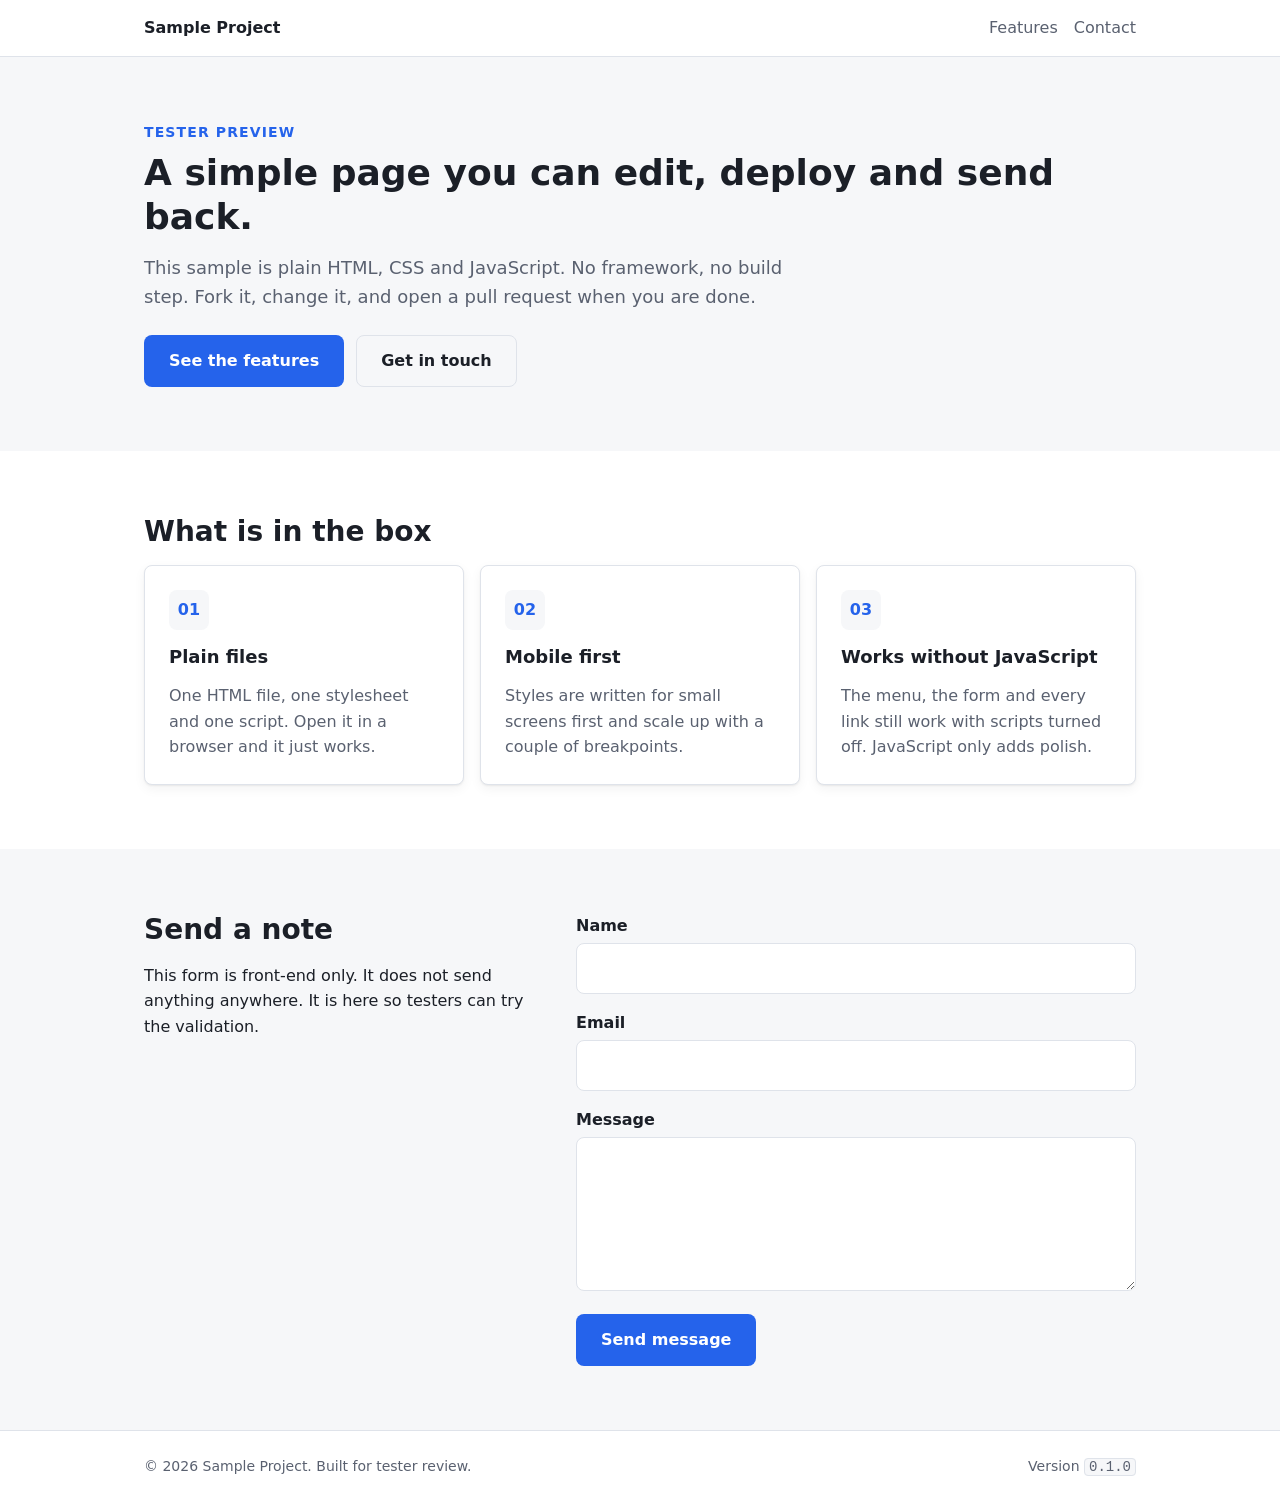
==== index.html @ b0419f9d "chore: initial sample project v0.1.0 Co-Authored-By: Claude Fable 5.1 <noreply@anthropic.com>" ====
<!DOCTYPE html>
<html lang="en" data-version="0.1.0">
<head>
  <meta charset="UTF-8">
  <meta name="viewport" content="width=device-width, initial-scale=1">
  <title>Sample Project</title>
  <meta name="description" content="A plain HTML, CSS and JavaScript sample page for tester review.">
  <link rel="icon" href="data:image/svg+xml,%3Csvg xmlns='http://www.w3.org/2000/svg' viewBox='0 0 32 32'%3E%3Crect width='32' height='32' rx='6' fill='%232563eb'/%3E%3Ctext x='16' y='22' font-family='sans-serif' font-size='18' font-weight='700' text-anchor='middle' fill='white'%3ES%3C/text%3E%3C/svg%3E">
  <link rel="stylesheet" href="assets/css/styles.css">
</head>
<body>
  <a class="skip-link" href="#main">Skip to main content</a>

  <header class="site-header">
    <div class="container site-header__inner">
      <a class="brand" href="#top" aria-label="Sample Project home">Sample Project</a>
      <button class="nav-toggle" type="button" aria-expanded="false" aria-controls="site-nav" hidden>
        <span class="nav-toggle__bar" aria-hidden="true"></span>
        <span class="visually-hidden">Menu</span>
      </button>
      <nav id="site-nav" class="site-nav" aria-label="Primary">
        <ul>
          <li><a href="#features">Features</a></li>
          <li><a href="#contact">Contact</a></li>
        </ul>
      </nav>
    </div>
  </header>

  <main id="main">
    <section class="hero" id="top">
      <div class="container">
        <p class="eyebrow">Tester preview</p>
        <h1>A simple page you can edit, deploy and send back.</h1>
        <p class="lead">This sample is plain HTML, CSS and JavaScript. No framework, no build step. Fork it, change it, and open a pull request when you are done.</p>
        <div class="hero__actions">
          <a class="button button--primary" href="#features">See the features</a>
          <a class="button button--ghost" href="#contact">Get in touch</a>
        </div>
      </div>
    </section>

    <section class="features" id="features" aria-labelledby="features-heading">
      <div class="container">
        <h2 id="features-heading">What is in the box</h2>
        <div class="card-grid">
          <article class="card">
            <div class="card__icon" aria-hidden="true">01</div>
            <h3>Plain files</h3>
            <p>One HTML file, one stylesheet and one script. Open it in a browser and it just works.</p>
          </article>
          <article class="card">
            <div class="card__icon" aria-hidden="true">02</div>
            <h3>Mobile first</h3>
            <p>Styles are written for small screens first and scale up with a couple of breakpoints.</p>
          </article>
          <article class="card">
            <div class="card__icon" aria-hidden="true">03</div>
            <h3>Works without JavaScript</h3>
            <p>The menu, the form and every link still work with scripts turned off. JavaScript only adds polish.</p>
          </article>
        </div>
      </div>
    </section>

    <section class="contact" id="contact" aria-labelledby="contact-heading">
      <div class="container contact__inner">
        <div class="contact__intro">
          <h2 id="contact-heading">Send a note</h2>
          <p>This form is front-end only. It does not send anything anywhere. It is here so testers can try the validation.</p>
        </div>
        <form class="form" action="#contact" method="get" novalidate>
          <div class="form__field">
            <label for="name">Name</label>
            <input id="name" name="name" type="text" autocomplete="name" required>
            <p class="form__error" id="name-error" aria-live="polite"></p>
          </div>
          <div class="form__field">
            <label for="email">Email</label>
            <input id="email" name="email" type="email" autocomplete="email" required>
            <p class="form__error" id="email-error" aria-live="polite"></p>
          </div>
          <div class="form__field">
            <label for="message">Message</label>
            <textarea id="message" name="message" rows="5" required></textarea>
            <p class="form__error" id="message-error" aria-live="polite"></p>
          </div>
          <button class="button button--primary" type="submit">Send message</button>
          <p class="form__status" role="status" aria-live="polite"></p>
        </form>
      </div>
    </section>
  </main>

  <footer class="site-footer">
    <div class="container site-footer__inner">
      <p>&copy; 2026 Sample Project. Built for tester review.</p>
      <p class="version">Version <span class="version__number">0.1.0</span></p>
    </div>
  </footer>

  <script src="assets/js/main.js" defer></script>
</body>
</html>
---- assets/css/styles.css ----
/* ==========================================================================
   Sample Project styles
   Mobile-first. No external frameworks.
   ========================================================================== */

:root {
  /* Colors */
  --color-bg: #ffffff;
  --color-surface: #f6f7f9;
  --color-text: #1b1f27;
  --color-muted: #5a6170;
  --color-border: #dfe3ea;
  --color-primary: #2563eb;
  --color-primary-hover: #1d4ed8;
  --color-on-primary: #ffffff;
  --color-error: #c2410c;
  --color-success: #15803d;

  /* Spacing */
  --space-1: 0.25rem;
  --space-2: 0.5rem;
  --space-3: 0.75rem;
  --space-4: 1rem;
  --space-6: 1.5rem;
  --space-8: 2rem;
  --space-12: 3rem;
  --space-16: 4rem;

  /* Type */
  --font-sans: system-ui, -apple-system, "Segoe UI", Roboto, "Helvetica Neue", Arial, sans-serif;
  --text-sm: 0.875rem;
  --text-base: 1rem;
  --text-lg: 1.125rem;
  --text-xl: 1.375rem;
  --text-2xl: 1.75rem;
  --text-3xl: 2.25rem;
  --leading: 1.6;

  /* Misc */
  --radius: 0.5rem;
  --container: 64rem;
  --shadow: 0 1px 2px rgba(0, 0, 0, 0.06), 0 4px 12px rgba(0, 0, 0, 0.05);
}

/* Base ------------------------------------------------------------------- */

*,
*::before,
*::after {
  box-sizing: border-box;
}

html {
  scroll-behavior: smooth;
}

body {
  margin: 0;
  font-family: var(--font-sans);
  font-size: var(--text-base);
  line-height: var(--leading);
  color: var(--color-text);
  background: var(--color-bg);
}

h1,
h2,
h3 {
  line-height: 1.2;
  margin: 0 0 var(--space-4);
}

h1 { font-size: var(--text-2xl); }
h2 { font-size: var(--text-xl); }
h3 { font-size: var(--text-lg); }

p {
  margin: 0 0 var(--space-4);
}

a {
  color: var(--color-primary);
}

a:focus-visible,
button:focus-visible,
input:focus-visible,
textarea:focus-visible {
  outline: 3px solid var(--color-primary);
  outline-offset: 2px;
}

.container {
  width: 100%;
  max-width: var(--container);
  margin-inline: auto;
  padding-inline: var(--space-4);
}

.visually-hidden {
  position: absolute;
  width: 1px;
  height: 1px;
  padding: 0;
  margin: -1px;
  overflow: hidden;
  clip: rect(0 0 0 0);
  white-space: nowrap;
  border: 0;
}

.skip-link {
  position: absolute;
  top: -100%;
  left: var(--space-4);
  padding: var(--space-2) var(--space-4);
  background: var(--color-primary);
  color: var(--color-on-primary);
  border-radius: 0 0 var(--radius) var(--radius);
  z-index: 100;
}

.skip-link:focus {
  top: 0;
}

/* Header ----------------------------------------------------------------- */

.site-header {
  position: sticky;
  top: 0;
  background: var(--color-bg);
  border-bottom: 1px solid var(--color-border);
  z-index: 10;
}

.site-header__inner {
  display: flex;
  flex-wrap: wrap;
  align-items: center;
  justify-content: space-between;
  gap: var(--space-4);
  min-height: 3.5rem;
}

.brand {
  font-weight: 700;
  text-decoration: none;
  color: var(--color-text);
}

.site-nav ul {
  display: flex;
  gap: var(--space-4);
  list-style: none;
  margin: 0;
  padding: 0;
}

.site-nav a {
  text-decoration: none;
  color: var(--color-muted);
  padding: var(--space-2) 0;
  display: inline-block;
}

.site-nav a:hover {
  color: var(--color-text);
}

/* Nav toggle: hidden by default, JS removes the hidden attribute on small screens */
.nav-toggle {
  display: inline-flex;
  align-items: center;
  justify-content: center;
  width: 2.75rem;
  height: 2.75rem;
  padding: 0;
  background: transparent;
  border: 1px solid var(--color-border);
  border-radius: var(--radius);
  cursor: pointer;
}

.nav-toggle[hidden] {
  display: none;
}

.nav-toggle__bar,
.nav-toggle__bar::before,
.nav-toggle__bar::after {
  display: block;
  width: 1.25rem;
  height: 2px;
  background: var(--color-text);
  position: relative;
}

.nav-toggle__bar::before,
.nav-toggle__bar::after {
  content: "";
  position: absolute;
  left: 0;
}

.nav-toggle__bar::before { top: -6px; }
.nav-toggle__bar::after { top: 6px; }

/* When JS has enhanced the nav on a small screen, collapse it until opened */
.js-nav-enhanced .site-nav {
  flex-basis: 100%;
}

.js-nav-enhanced .site-nav:not(.is-open) {
  display: none;
}

.js-nav-enhanced .site-nav ul {
  flex-direction: column;
  gap: 0;
  padding-bottom: var(--space-4);
}

/* Hero ------------------------------------------------------------------- */

.hero {
  padding-block: var(--space-12);
  background: var(--color-surface);
}

.eyebrow {
  text-transform: uppercase;
  letter-spacing: 0.08em;
  font-size: var(--text-sm);
  font-weight: 600;
  color: var(--color-primary);
  margin-bottom: var(--space-2);
}

.lead {
  font-size: var(--text-lg);
  color: var(--color-muted);
  max-width: 40rem;
}

.hero__actions {
  display: flex;
  flex-wrap: wrap;
  gap: var(--space-3);
  margin-top: var(--space-6);
}

/* Buttons ---------------------------------------------------------------- */

.button {
  display: inline-block;
  padding: var(--space-3) var(--space-6);
  border-radius: var(--radius);
  font: inherit;
  font-weight: 600;
  text-decoration: none;
  cursor: pointer;
  border: 1px solid transparent;
  transition: background-color 150ms ease, color 150ms ease;
}

.button--primary {
  background: var(--color-primary);
  color: var(--color-on-primary);
}

.button--primary:hover {
  background: var(--color-primary-hover);
}

.button--ghost {
  background: transparent;
  color: var(--color-text);
  border-color: var(--color-border);
}

.button--ghost:hover {
  background: var(--color-bg);
}

/* Features --------------------------------------------------------------- */

.features {
  padding-block: var(--space-12);
}

.card-grid {
  display: grid;
  gap: var(--space-4);
}

.card {
  padding: var(--space-6);
  border: 1px solid var(--color-border);
  border-radius: var(--radius);
  background: var(--color-bg);
  box-shadow: var(--shadow);
}

.card__icon {
  display: inline-flex;
  align-items: center;
  justify-content: center;
  width: 2.5rem;
  height: 2.5rem;
  border-radius: var(--radius);
  background: var(--color-surface);
  color: var(--color-primary);
  font-weight: 700;
  margin-bottom: var(--space-4);
}

.card p:last-child {
  margin-bottom: 0;
  color: var(--color-muted);
}

/* Contact ---------------------------------------------------------------- */

.contact {
  padding-block: var(--space-12);
  background: var(--color-surface);
}

.contact__inner {
  display: grid;
  gap: var(--space-8);
}

.form__field {
  margin-bottom: var(--space-4);
}

.form label {
  display: block;
  font-weight: 600;
  margin-bottom: var(--space-1);
}

.form input,
.form textarea {
  width: 100%;
  padding: var(--space-3);
  font: inherit;
  color: var(--color-text);
  background: var(--color-bg);
  border: 1px solid var(--color-border);
  border-radius: var(--radius);
}

.form input[aria-invalid="true"],
.form textarea[aria-invalid="true"] {
  border-color: var(--color-error);
}

.form__error {
  min-height: 1.4em;
  margin: var(--space-1) 0 0;
  font-size: var(--text-sm);
  color: var(--color-error);
}

.form__error:empty {
  display: none;
}

.form__status {
  margin: var(--space-4) 0 0;
  color: var(--color-success);
  font-weight: 600;
}

.form__status:empty {
  display: none;
}

/* Footer ----------------------------------------------------------------- */

.site-footer {
  border-top: 1px solid var(--color-border);
  padding-block: var(--space-6);
  font-size: var(--text-sm);
  color: var(--color-muted);
}

.site-footer__inner {
  display: flex;
  flex-wrap: wrap;
  justify-content: space-between;
  gap: var(--space-2);
}

.site-footer p {
  margin: 0;
}

.version__number {
  font-family: ui-monospace, SFMono-Regular, Menlo, monospace;
  padding: 0 var(--space-1);
  background: var(--color-surface);
  border: 1px solid var(--color-border);
  border-radius: 0.25rem;
}

/* Breakpoints ------------------------------------------------------------ */

@media (min-width: 40em) {
  h1 { font-size: var(--text-3xl); }
  h2 { font-size: var(--text-2xl); }

  .card-grid {
    grid-template-columns: repeat(3, 1fr);
  }

  .contact__inner {
    grid-template-columns: 1fr 1.4fr;
    align-items: start;
  }
}

@media (min-width: 64em) {
  .hero,
  .features,
  .contact {
    padding-block: var(--space-16);
  }
}

@media (prefers-reduced-motion: reduce) {
  html {
    scroll-behavior: auto;
  }

  .button {
    transition: none;
  }
}
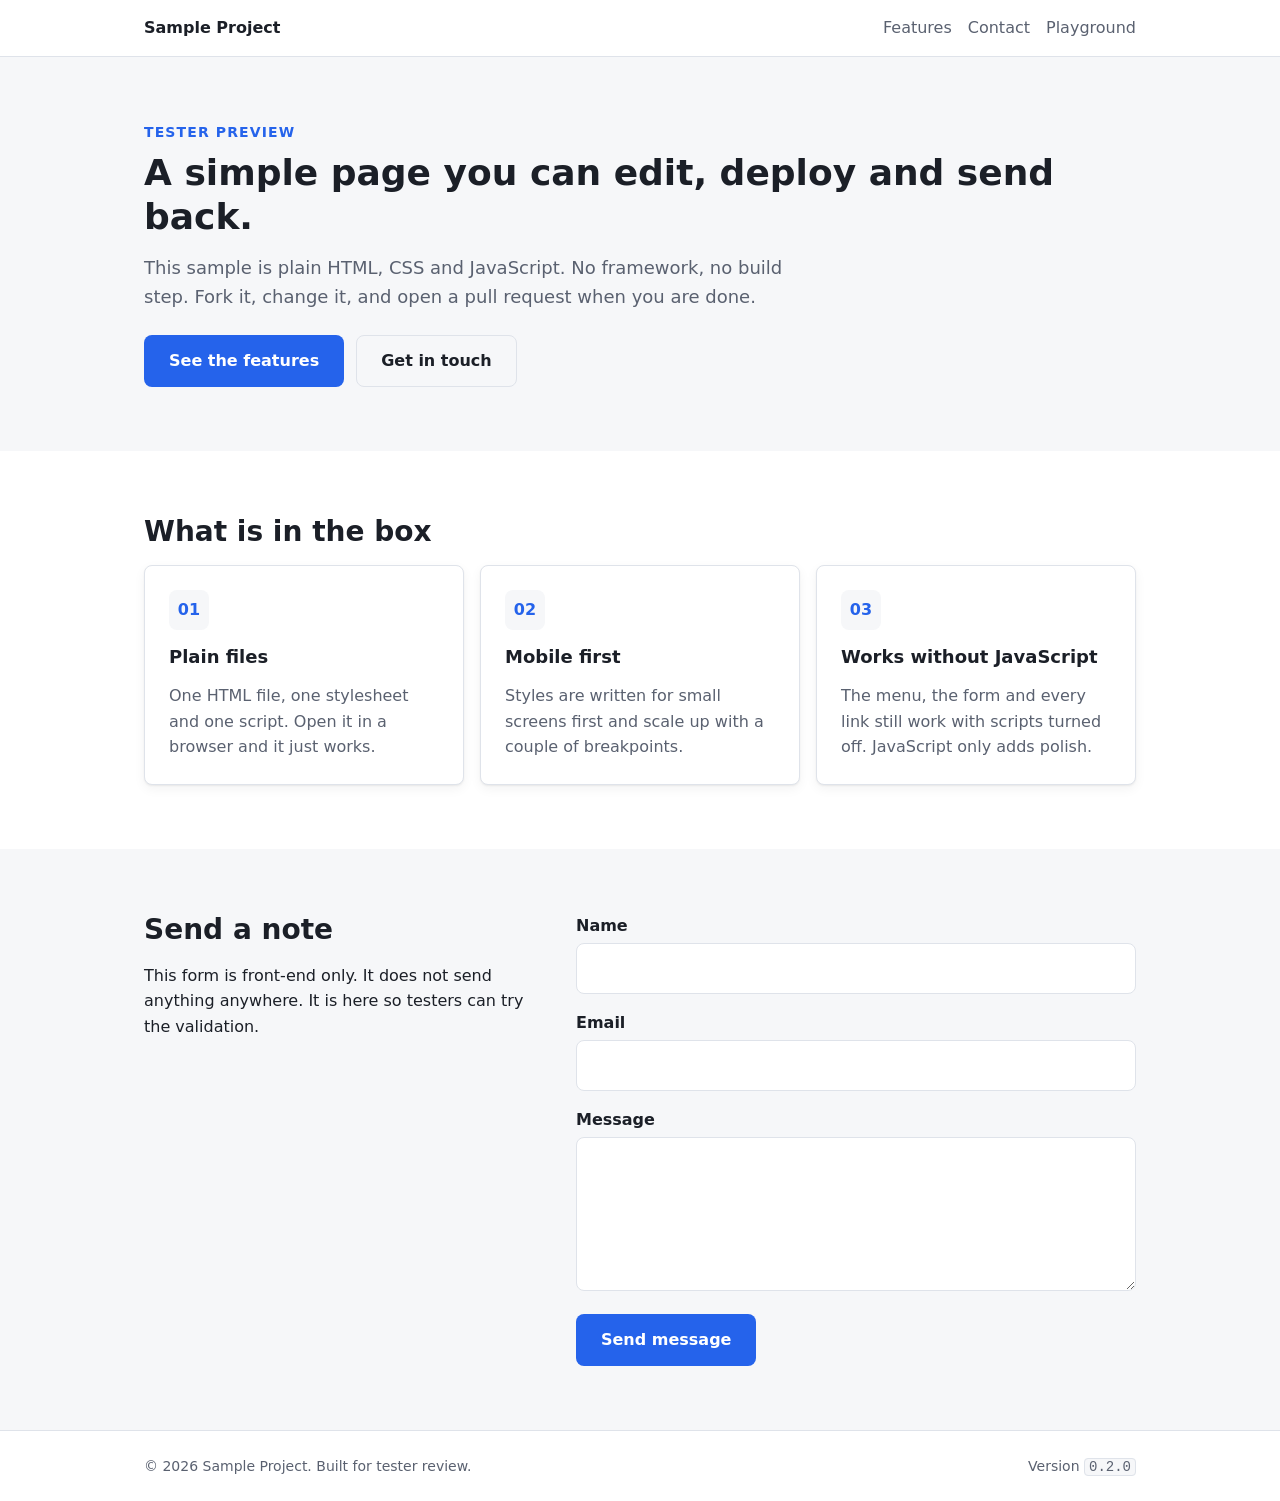
==== commit eecc760b: "feat: add playground page and environment setup guide (v0.2.0) Co-Authored-By: Claude Fable 5.1 <nor" ====
--- a/index.html
+++ b/index.html
@@ -1,5 +1,5 @@
 <!DOCTYPE html>
-<html lang="en" data-version="0.1.0">
+<html lang="en" data-version="0.2.0">
 <head>
   <meta charset="UTF-8">
   <meta name="viewport" content="width=device-width, initial-scale=1">
@@ -22,6 +22,7 @@
         <ul>
           <li><a href="#features">Features</a></li>
           <li><a href="#contact">Contact</a></li>
+          <li><a href="/playground">Playground</a></li>
         </ul>
       </nav>
     </div>
@@ -95,7 +96,7 @@
   <footer class="site-footer">
     <div class="container site-footer__inner">
       <p>&copy; 2026 Sample Project. Built for tester review.</p>
-      <p class="version">Version <span class="version__number">0.1.0</span></p>
+      <p class="version">Version <span class="version__number">0.2.0</span></p>
     </div>
   </footer>
 
--- a/assets/css/styles.css
+++ b/assets/css/styles.css
@@ -440,3 +440,97 @@
     transition: none;
   }
 }
+
+/* Playground ------------------------------------------------------------- */
+
+code {
+  font-family: ui-monospace, SFMono-Regular, Menlo, monospace;
+  font-size: 0.9em;
+  padding: 0 var(--space-1);
+  background: var(--color-surface);
+  border: 1px solid var(--color-border);
+  border-radius: 0.25rem;
+}
+
+.card code {
+  background: var(--color-bg);
+}
+
+.sandbox {
+  display: grid;
+  gap: var(--space-4);
+}
+
+.sandbox__item {
+  padding: var(--space-6);
+  background: var(--color-bg);
+  border: 1px solid var(--color-border);
+  border-radius: var(--radius);
+}
+
+.sandbox__item h3 {
+  margin-bottom: var(--space-3);
+}
+
+.sandbox__row {
+  display: flex;
+  flex-wrap: wrap;
+  align-items: center;
+  gap: var(--space-2);
+  margin: 0;
+}
+
+.sandbox__note {
+  font-size: var(--text-sm);
+  color: var(--color-muted);
+}
+
+.button:disabled {
+  opacity: 0.5;
+  cursor: not-allowed;
+}
+
+.counter {
+  min-width: 3rem;
+  text-align: center;
+  font-size: var(--text-xl);
+  font-weight: 700;
+  font-variant-numeric: tabular-nums;
+}
+
+details {
+  padding: var(--space-3) var(--space-4);
+  background: var(--color-surface);
+  border-radius: var(--radius);
+}
+
+summary {
+  cursor: pointer;
+  font-weight: 600;
+}
+
+details p {
+  margin: var(--space-3) 0 0;
+}
+
+.editable {
+  min-height: 5rem;
+  padding: var(--space-3);
+  border: 1px dashed var(--color-primary);
+  border-radius: var(--radius);
+}
+
+.placeholder {
+  display: grid;
+  place-items: center;
+  min-height: 8rem;
+  color: var(--color-muted);
+  border: 2px dashed var(--color-border);
+  border-radius: var(--radius);
+}
+
+@media (min-width: 40em) {
+  .sandbox {
+    grid-template-columns: repeat(2, 1fr);
+  }
+}
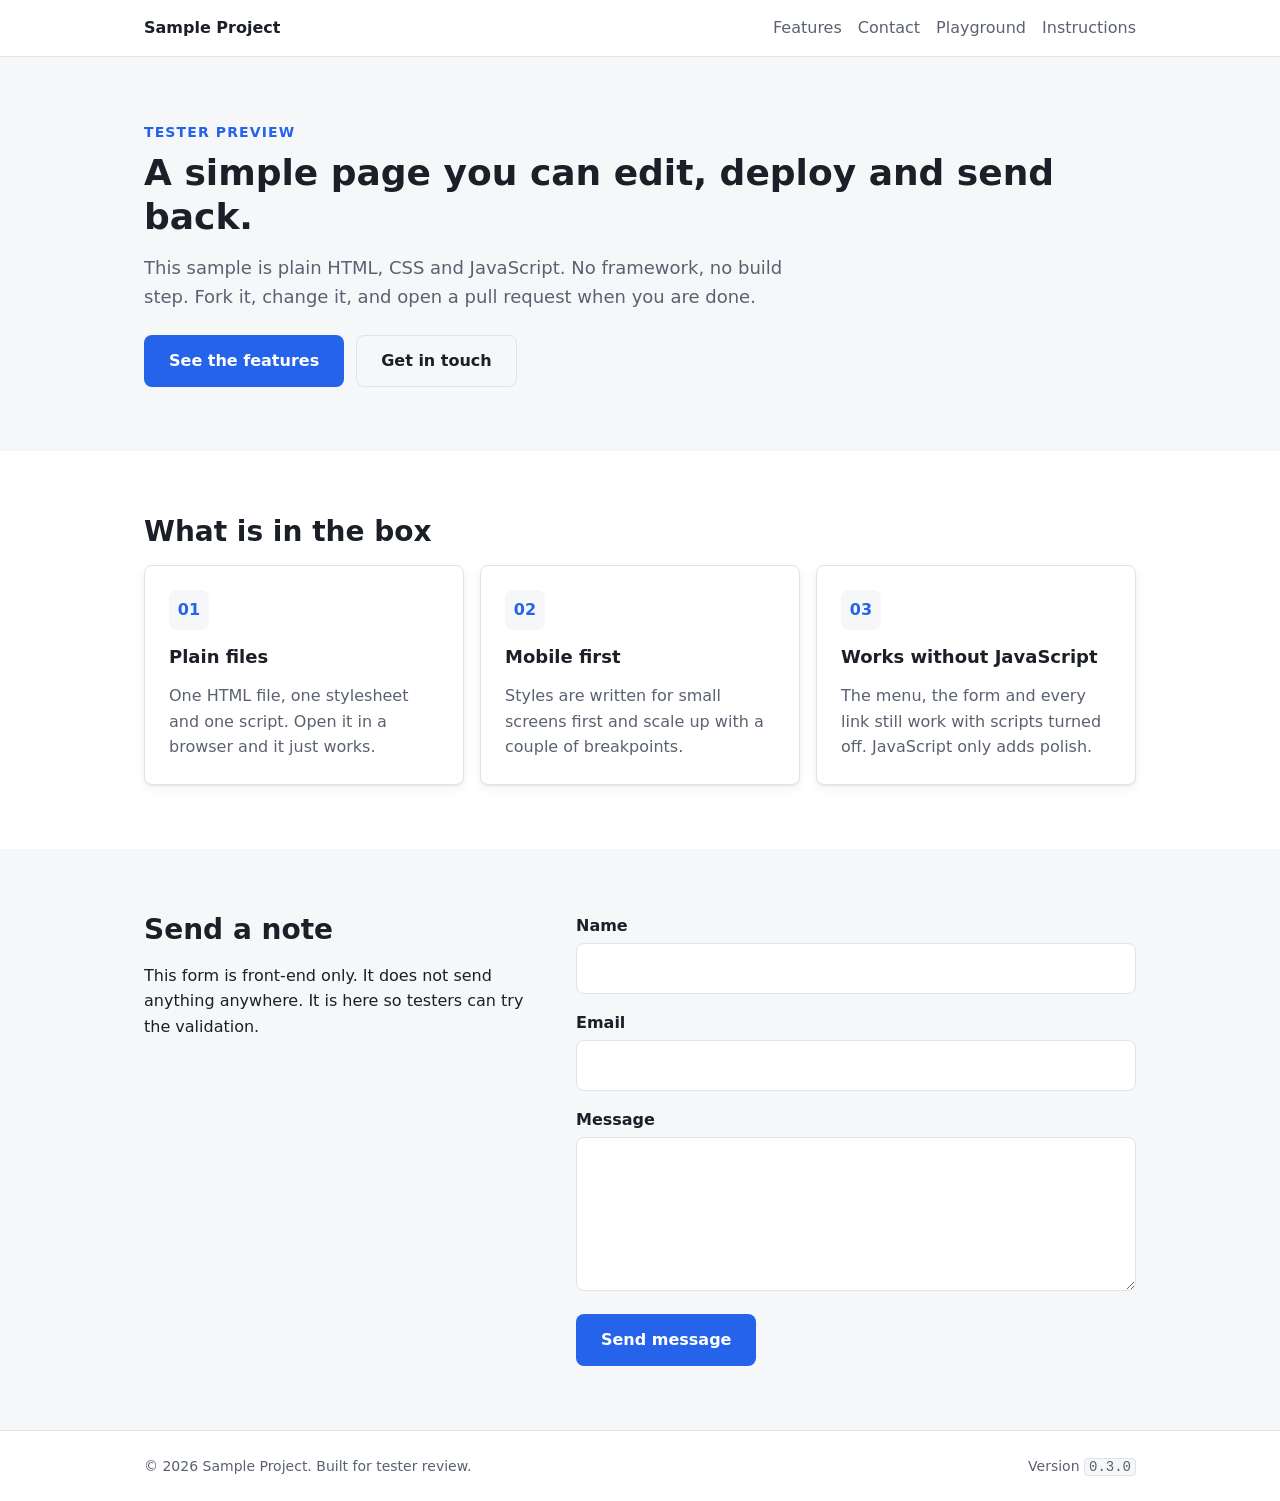
==== commit 011ab536: "feat: add on-site instructions page (v0.3.0) Co-Authored-By: Claude Fable 5.1 <noreply@anthropic.com" ====
--- a/index.html
+++ b/index.html
@@ -1,5 +1,5 @@
 <!DOCTYPE html>
-<html lang="en" data-version="0.2.0">
+<html lang="en" data-version="0.3.0">
 <head>
   <meta charset="UTF-8">
   <meta name="viewport" content="width=device-width, initial-scale=1">
@@ -23,6 +23,7 @@
           <li><a href="#features">Features</a></li>
           <li><a href="#contact">Contact</a></li>
           <li><a href="/playground">Playground</a></li>
+          <li><a href="/instructions">Instructions</a></li>
         </ul>
       </nav>
     </div>
@@ -96,7 +97,7 @@
   <footer class="site-footer">
     <div class="container site-footer__inner">
       <p>&copy; 2026 Sample Project. Built for tester review.</p>
-      <p class="version">Version <span class="version__number">0.2.0</span></p>
+      <p class="version">Version <span class="version__number">0.3.0</span></p>
     </div>
   </footer>
 
--- a/assets/css/styles.css
+++ b/assets/css/styles.css
@@ -534,3 +534,173 @@
     grid-template-columns: repeat(2, 1fr);
   }
 }
+
+/* Instructions ----------------------------------------------------------- */
+
+.loop {
+  display: flex;
+  flex-wrap: wrap;
+  gap: var(--space-2);
+  margin: 0;
+}
+
+.loop span {
+  padding: var(--space-2) var(--space-3);
+  background: var(--color-bg);
+  border: 1px solid var(--color-border);
+  border-radius: var(--radius);
+  font-weight: 600;
+  font-size: var(--text-sm);
+}
+
+.loop span:not(:last-child)::after {
+  content: " \2192";
+  color: var(--color-muted);
+}
+
+.docs {
+  display: grid;
+  gap: var(--space-8);
+  padding-block: var(--space-12);
+}
+
+.docs__toc {
+  padding: var(--space-4) var(--space-6);
+  background: var(--color-surface);
+  border-radius: var(--radius);
+  font-size: var(--text-sm);
+}
+
+.docs__toc h2 {
+  font-size: var(--text-base);
+  margin-bottom: var(--space-2);
+}
+
+.docs__toc ol {
+  margin: 0;
+  padding-left: var(--space-6);
+}
+
+.docs__toc li {
+  margin-bottom: var(--space-1);
+}
+
+.docs__section {
+  padding-bottom: var(--space-8);
+  margin-bottom: var(--space-8);
+  border-bottom: 1px solid var(--color-border);
+  scroll-margin-top: 5rem;
+}
+
+.docs__section:last-of-type {
+  border-bottom: 0;
+}
+
+.docs__section h2 {
+  display: flex;
+  align-items: center;
+  gap: var(--space-3);
+}
+
+.docs__num {
+  display: inline-grid;
+  place-items: center;
+  flex-shrink: 0;
+  width: 2rem;
+  height: 2rem;
+  border-radius: 50%;
+  background: var(--color-primary);
+  color: var(--color-on-primary);
+  font-size: var(--text-sm);
+}
+
+.docs__section h3 {
+  margin-top: var(--space-6);
+}
+
+.docs__body ol,
+.docs__body ul {
+  padding-left: var(--space-6);
+}
+
+.docs__body li {
+  margin-bottom: var(--space-2);
+}
+
+.callout {
+  padding: var(--space-3) var(--space-4);
+  background: var(--color-surface);
+  border-left: 4px solid var(--color-primary);
+  border-radius: 0 var(--radius) var(--radius) 0;
+}
+
+pre {
+  overflow-x: auto;
+  padding: var(--space-4);
+  background: var(--color-text);
+  color: var(--color-bg);
+  border-radius: var(--radius);
+  font-size: var(--text-sm);
+}
+
+pre code {
+  padding: 0;
+  background: transparent;
+  border: 0;
+  color: inherit;
+}
+
+kbd {
+  font-family: inherit;
+  font-size: 0.85em;
+  padding: 0 var(--space-1);
+  border: 1px solid var(--color-border);
+  border-bottom-width: 2px;
+  border-radius: 0.25rem;
+  background: var(--color-surface);
+}
+
+.docs__table {
+  width: 100%;
+  border-collapse: collapse;
+  font-size: var(--text-sm);
+}
+
+.docs__table th,
+.docs__table td {
+  padding: var(--space-3);
+  text-align: left;
+  vertical-align: top;
+  border-bottom: 1px solid var(--color-border);
+}
+
+.docs__table th {
+  background: var(--color-surface);
+}
+
+.docs__glossary dt {
+  font-weight: 600;
+  margin-top: var(--space-3);
+}
+
+.docs__glossary dd {
+  margin: 0 0 var(--space-2);
+  color: var(--color-muted);
+}
+
+.docs__footnote {
+  font-size: var(--text-sm);
+  color: var(--color-muted);
+}
+
+@media (min-width: 48em) {
+  .docs {
+    grid-template-columns: 14rem 1fr;
+    align-items: start;
+  }
+
+  .docs__toc {
+    position: sticky;
+    top: 4.5rem;
+  }
+}
